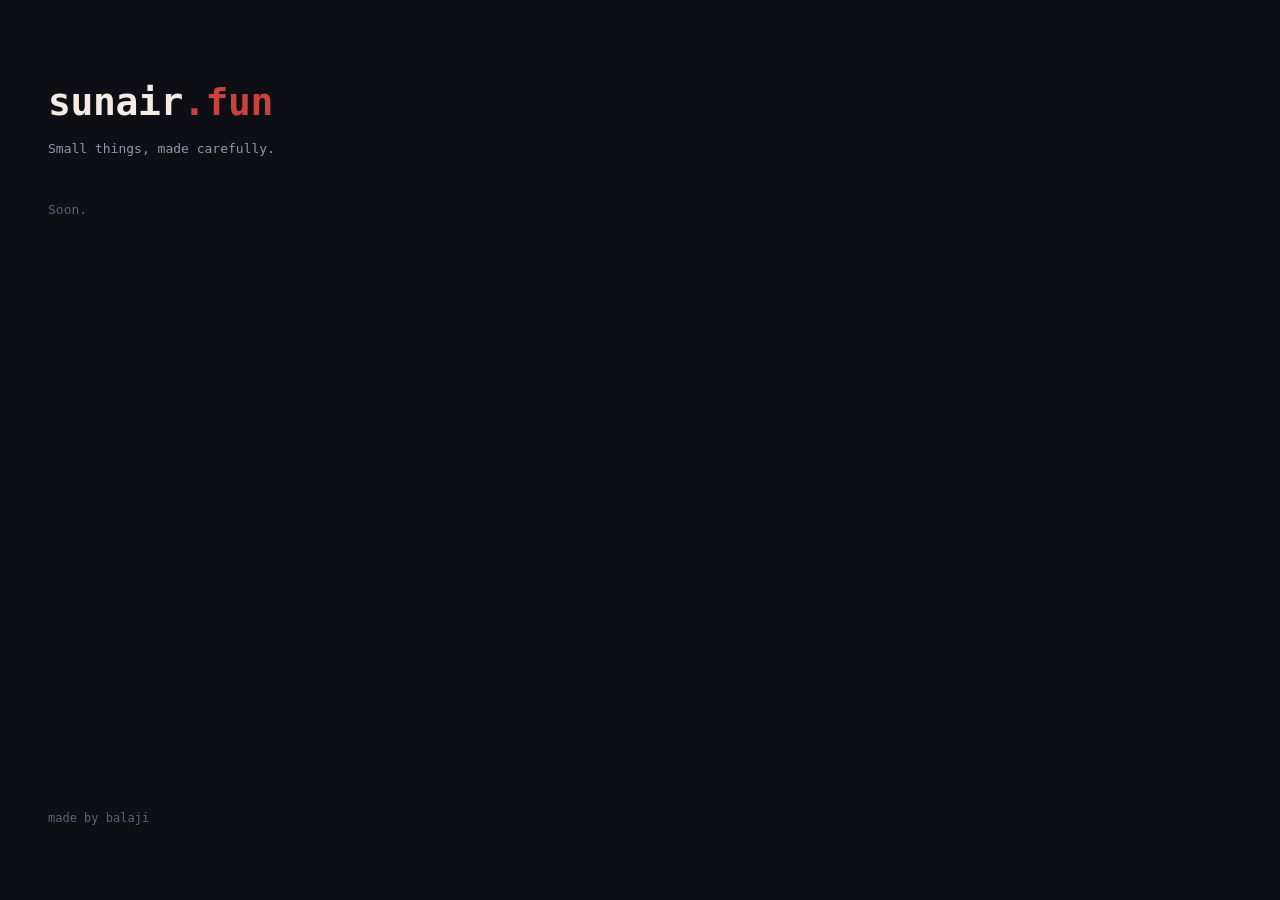
==== index.html @ ac269baa "sunair.fun — the portal. CluColor unlisted until the 21st." ====
<!doctype html>
<html lang="en">
<head>
<meta charset="utf-8">
<meta name="viewport" content="width=device-width, initial-scale=1, viewport-fit=cover">
<meta http-equiv="content-security-policy"
      content="default-src 'self'; img-src 'self' data:; object-src 'none'; base-uri 'none'; form-action 'none'">
<title>sunair.fun</title>
<meta name="description" content="Small things, made carefully.">
<link rel="icon" href="img/favicon.png">
<link rel="stylesheet" href="css/portal.css">
</head>
<body>

<header>
  <h1>sunair<span>.fun</span></h1>
  <p>Small things, made carefully.</p>
</header>

<main>
  <ul class="games">
    <!-- ===================================================================
         UNLISTED UNTIL 2026-07-21.

         The game IS live at /clucolor/ — this entry is the only thing that
         links to it. Deleting these two comment markers publishes it.

         It stays hidden because the portal is the one crawlable path to the
         game, and the game's own index.html carries `noindex, nofollow`.
         Together: it is not indexed, and it is not linked. It is reachable
         only by someone typing the exact URL.
         =================================================================== -->
    <!--
    <li>
      <a class="game" href="/clucolor/">
        <img class="game-art" src="img/clucolor.png" alt="CluColor" width="584" height="130">
        <span class="game-blurb">
          Two people wake in a world with no colour, and no memory of each other.
          Three clues bring it back.
        </span>
        <span class="game-go">play →</span>
      </a>
    </li>
    -->

    <!-- The next one goes here. -->
  </ul>

  <p class="soon">Soon.</p>
</main>

<footer>
  <p>made by balaji</p>
</footer>

</body>
</html>
---- css/portal.css ----
/* sunair.fun — the front door.
   Deliberately plain. It's a shelf, not a shop window: the games are the thing,
   and anything the shelf does to draw attention it takes from them. */

:root {
  color-scheme: dark;
  --ink: #f2ece4;
  --dim: #8f98ad;
  --line: #2c3240;
  --red: #c8433f;
}

* { box-sizing: border-box; }

body {
  margin: 0;
  min-height: 100dvh;
  display: grid;
  grid-template-rows: auto 1fr auto;
  gap: 40px;
  padding: clamp(28px, 6vw, 72px) clamp(20px, 5vw, 48px);
  background: #0d0f14;
  color: var(--ink);
  font: 16px/1.6 ui-monospace, SFMono-Regular, Menlo, monospace;
  -webkit-font-smoothing: antialiased;
}

header h1 {
  margin: 0;
  font-size: clamp(24px, 4vw, 38px);
  letter-spacing: -0.01em;
}

header h1 span { color: var(--red); }

header p {
  margin: 6px 0 0;
  color: var(--dim);
  font-size: 13px;
}

main { width: 100%; max-width: 780px; }

.games {
  margin: 0;
  padding: 0;
  list-style: none;
  display: grid;
  gap: 14px;
}

.game {
  display: grid;
  grid-template-columns: auto 1fr auto;
  gap: clamp(14px, 3vw, 28px);
  align-items: center;
  padding: 22px clamp(16px, 3vw, 26px);
  text-decoration: none;
  color: inherit;
  background: #141821;
  border: 1px solid var(--line);
  border-radius: 6px;
  transition: border-color 140ms ease, transform 140ms ease, background 140ms ease;
}

.game:hover,
.game:focus-visible {
  border-color: var(--red);
  background: #171c26;
  transform: translateY(-2px);
  outline: none;
}

/* Native 584x130. Only ever scaled DOWN — its edges are anti-aliased, so
   `pixelated` would show ragged alpha rather than clean blocks. */
.game-art {
  width: clamp(160px, 26vw, 280px);
  height: auto;
}

.game-blurb {
  color: var(--dim);
  font-size: 13px;
  line-height: 1.65;
}

.game-go {
  color: var(--dim);
  font-size: 12px;
  letter-spacing: 0.1em;
  white-space: nowrap;
}

.game:hover .game-go { color: var(--red); }

/* Three columns of anything is a mess at 380px wide. */
@media (max-width: 620px) {
  .game {
    grid-template-columns: 1fr;
    justify-items: start;
    gap: 12px;
  }
}

/* The empty state. Disappears BY ITSELF the moment a real game is uncommented,
   so publishing CluColor is deleting two comment markers and nothing else —
   no second edit to remember on the 21st, and no way to ship a live game with
   "Soon." still sitting under it. */
.soon {
  margin: 0;
  color: #5a637a;
  font-size: 13px;
}

.games:has(.game) ~ .soon { display: none; }

footer p {
  margin: 0;
  color: #5a637a;
  font-size: 12px;
}
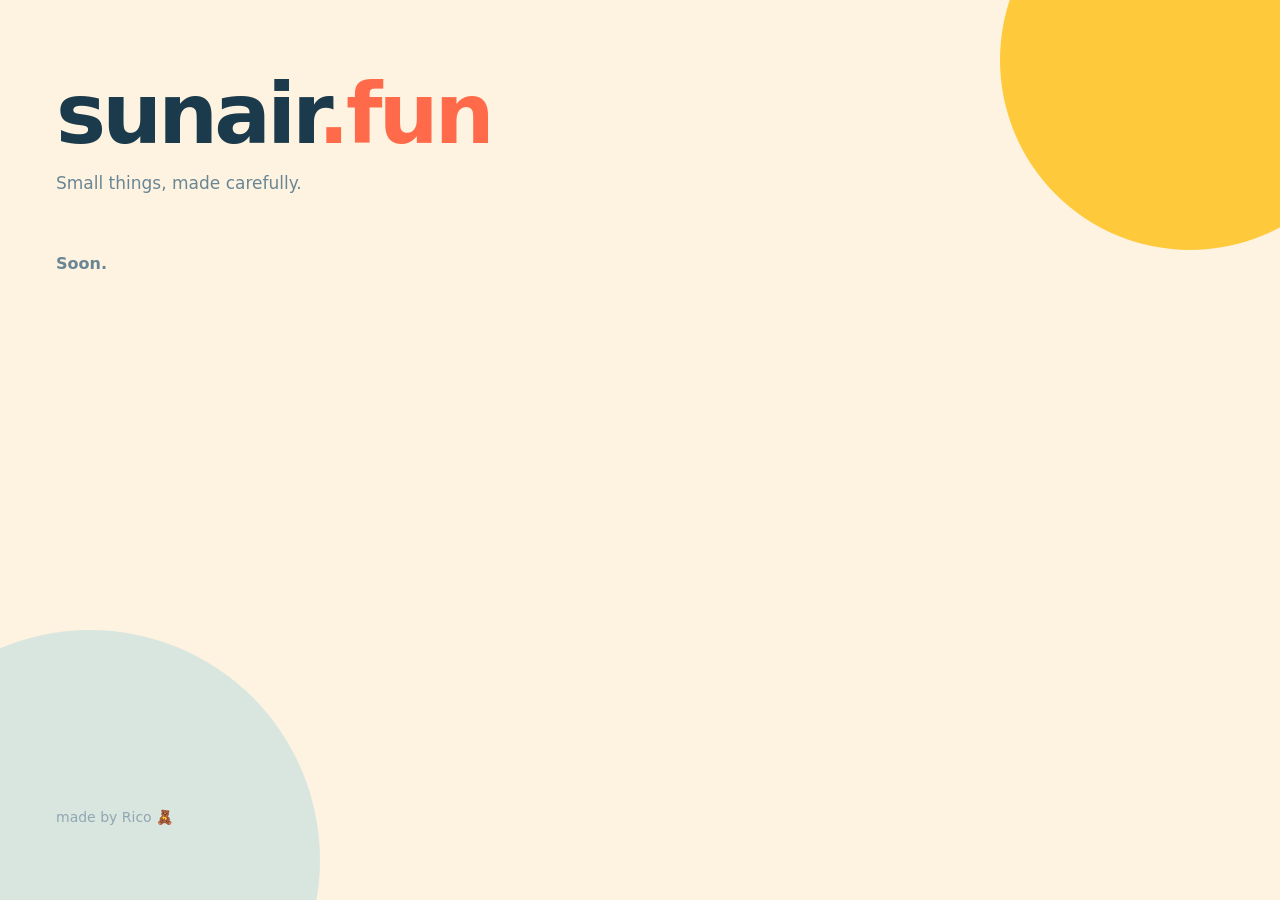
==== commit 492a1df6: "Portal: poster design — flat sand, sun and sea, sea-blue ink" ====
--- a/index.html
+++ b/index.html
@@ -50,7 +50,7 @@
 </main>
 
 <footer>
-  <p>made by balaji</p>
+  <p>made by Rico 🧸</p>
 </footer>
 
 </body>
--- a/css/portal.css
+++ b/css/portal.css
@@ -1,13 +1,15 @@
 /* sunair.fun — the front door.
-   Deliberately plain. It's a shelf, not a shop window: the games are the thing,
-   and anything the shelf does to draw attention it takes from them. */
+   A poster, not a shop window: flat colour, hard shapes, no gloss. The games are
+   the thing, and anything the shelf does to draw attention it takes from them. */
 
 :root {
-  color-scheme: dark;
-  --ink: #f2ece4;
-  --dim: #8f98ad;
-  --line: #2c3240;
-  --red: #c8433f;
+  --sand:  #fdf3e0;   /* the page */
+  --ink:   #1b3a4b;   /* deep sea-blue, not black — every border and letter
+                         carries a blue undertone without anything being "blue" */
+  --dim:   #6a8695;
+  --sun:   #ffc93c;
+  --sea:   #7fc7dd;
+  --coral: #ff6b4a;
 }
 
 * { box-sizing: border-box; }
@@ -17,105 +19,145 @@
   min-height: 100dvh;
   display: grid;
   grid-template-rows: auto 1fr auto;
-  gap: 40px;
-  padding: clamp(28px, 6vw, 72px) clamp(20px, 5vw, 48px);
-  background: #0d0f14;
+  gap: clamp(34px, 6vh, 68px);
+  padding: clamp(40px, 8vh, 88px) clamp(22px, 6vw, 56px);
+  background: var(--sand);
   color: var(--ink);
-  font: 16px/1.6 ui-monospace, SFMono-Regular, Menlo, monospace;
+  /* No web fonts — the CSP is `default-src 'self'`, which blocks them outright.
+     ui-rounded resolves to SF Rounded on Apple platforms and degrades to a
+     friendly system sans everywhere else. Zero network requests, soft feel. */
+  font: 17px/1.6 ui-rounded, "SF Pro Rounded", system-ui, -apple-system, "Segoe UI", sans-serif;
   -webkit-font-smoothing: antialiased;
+  overflow-x: hidden;
+  position: relative;
+}
+
+/* Two flat shapes, and that is the entire illustration. No blur, no glow: they
+   read as SHAPES rather than light sources, which is what makes it a poster
+   instead of a photograph. The sun is loud; the sea is quiet and just cools the
+   bottom-left so the page isn't warm in every corner. */
+body::before,
+body::after {
+  content: "";
+  position: fixed;
+  border-radius: 50%;
+  z-index: -1;
+}
+
+body::before {                    /* the sun */
+  top: -130px; right: -100px;
+  width: 380px; height: 380px;
+  background: var(--sun);
+}
+
+body::after {                     /* the sea */
+  bottom: -190px; left: -140px;
+  width: 460px; height: 460px;
+  background: var(--sea);
+  opacity: .28;
 }
 
 header h1 {
   margin: 0;
-  font-size: clamp(24px, 4vw, 38px);
-  letter-spacing: -0.01em;
+  font-size: clamp(44px, 9vw, 84px);
+  font-weight: 800;
+  letter-spacing: -0.045em;
+  line-height: 1;
 }
 
-header h1 span { color: var(--red); }
+header h1 span { color: var(--coral); }
 
 header p {
-  margin: 6px 0 0;
+  margin: 14px 0 0;
   color: var(--dim);
-  font-size: 13px;
+  font-size: 17px;
 }
 
-main { width: 100%; max-width: 780px; }
+main { width: 100%; max-width: 800px; }
 
 .games {
   margin: 0;
   padding: 0;
   list-style: none;
   display: grid;
-  gap: 14px;
+  gap: 20px;
 }
 
+/* The hard offset shadow IS the style. On hover the card presses INTO it — it
+   travels exactly as far as the shadow shrinks, so it reads as a physical button
+   being pushed rather than a rectangle sliding around. */
 .game {
   display: grid;
   grid-template-columns: auto 1fr auto;
-  gap: clamp(14px, 3vw, 28px);
+  gap: clamp(18px, 3.5vw, 34px);
   align-items: center;
-  padding: 22px clamp(16px, 3vw, 26px);
+  padding: 26px clamp(20px, 3vw, 30px);
   text-decoration: none;
   color: inherit;
-  background: #141821;
-  border: 1px solid var(--line);
-  border-radius: 6px;
-  transition: border-color 140ms ease, transform 140ms ease, background 140ms ease;
+  background: #fffdf8;
+  border: 2.5px solid var(--ink);
+  border-radius: 18px;
+  box-shadow: 6px 6px 0 var(--ink);
+  transition: transform .12s ease, box-shadow .12s ease;
 }
 
 .game:hover,
 .game:focus-visible {
-  border-color: var(--red);
-  background: #171c26;
-  transform: translateY(-2px);
+  transform: translate(6px, 6px);
+  box-shadow: 0 0 0 var(--ink);
   outline: none;
 }
 
 /* Native 584x130. Only ever scaled DOWN — its edges are anti-aliased, so
-   `pixelated` would show ragged alpha rather than clean blocks. */
+   `image-rendering: pixelated` would show ragged alpha rather than clean blocks. */
 .game-art {
-  width: clamp(160px, 26vw, 280px);
+  width: clamp(150px, 24vw, 250px);
   height: auto;
 }
 
 .game-blurb {
   color: var(--dim);
-  font-size: 13px;
-  line-height: 1.65;
+  font-size: 15px;
+  line-height: 1.6;
 }
 
 .game-go {
-  color: var(--dim);
-  font-size: 12px;
-  letter-spacing: 0.1em;
+  font-size: 14px;
+  font-weight: 800;
+  color: var(--coral);
   white-space: nowrap;
-}
-
-.game:hover .game-go { color: var(--red); }
-
-/* Three columns of anything is a mess at 380px wide. */
-@media (max-width: 620px) {
-  .game {
-    grid-template-columns: 1fr;
-    justify-items: start;
-    gap: 12px;
-  }
+  text-transform: uppercase;
+  letter-spacing: .06em;
 }
 
 /* The empty state. Disappears BY ITSELF the moment a real game is uncommented,
-   so publishing CluColor is deleting two comment markers and nothing else —
-   no second edit to remember on the 21st, and no way to ship a live game with
+   so publishing CluColor is deleting two comment markers and nothing else — no
+   second edit to remember on the 21st, and no way to ship a live game with
    "Soon." still sitting under it. */
 .soon {
   margin: 0;
-  color: #5a637a;
-  font-size: 13px;
+  color: var(--dim);
+  font-size: 16px;
+  font-weight: 600;
 }
 
 .games:has(.game) ~ .soon { display: none; }
 
 footer p {
   margin: 0;
-  color: #5a637a;
-  font-size: 12px;
+  color: #90a6b1;
+  font-size: 14px;
 }
+
+/* Three columns of anything is a mess at 380px wide. */
+@media (max-width: 640px) {
+  .game {
+    grid-template-columns: 1fr;
+    justify-items: start;
+    gap: 14px;
+  }
+}
+
+@media (prefers-reduced-motion: reduce) {
+  * { transition: none !important; }
+}
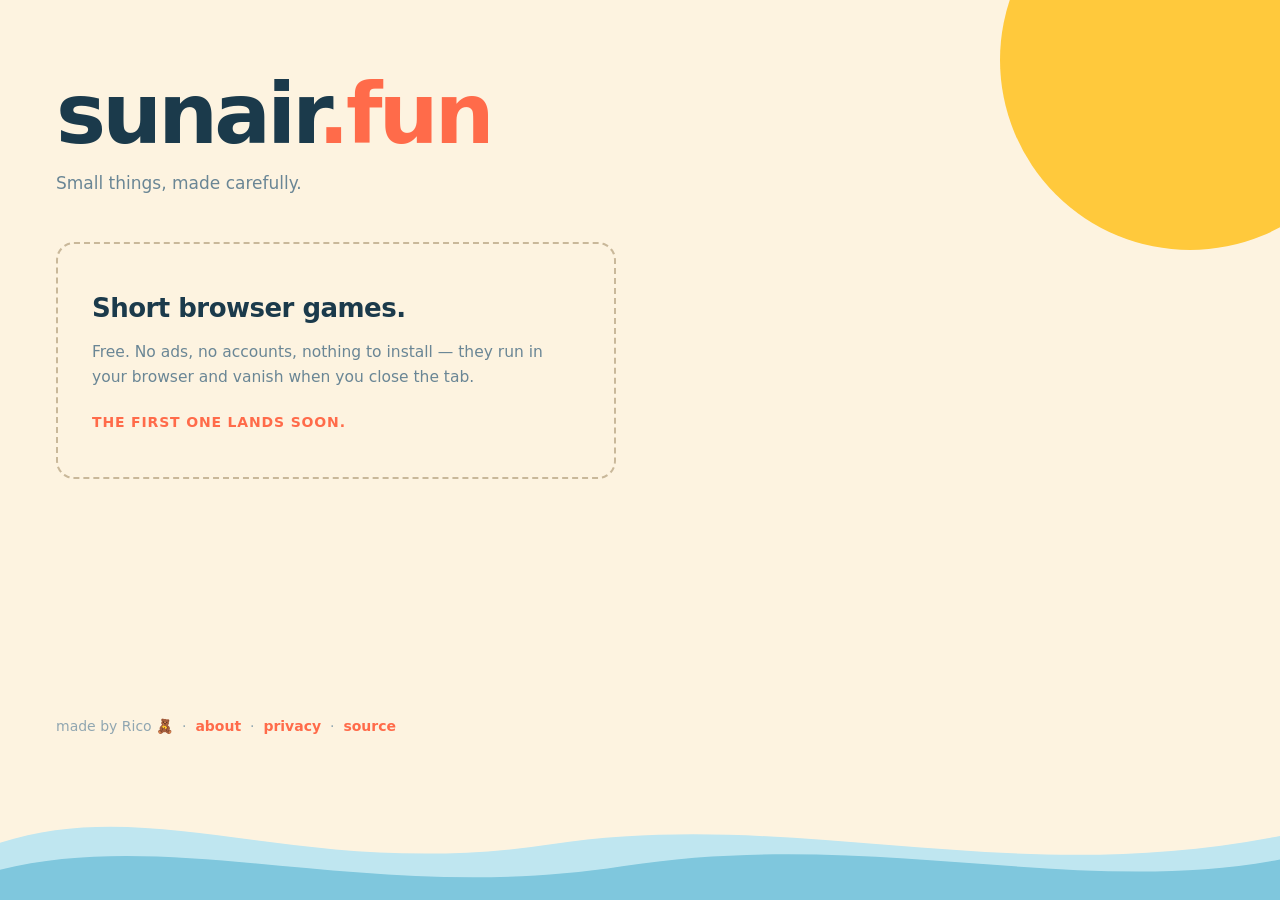
==== commit 51c779f9: "Portal: poster design, about, privacy, contact at hello@sunair.fun" ====
--- a/index.html
+++ b/index.html
@@ -6,7 +6,7 @@
 <meta http-equiv="content-security-policy"
       content="default-src 'self'; img-src 'self' data:; object-src 'none'; base-uri 'none'; form-action 'none'">
 <title>sunair.fun</title>
-<meta name="description" content="Small things, made carefully.">
+<meta name="description" content="Short browser games. Free, no ads, no accounts, nothing to install.">
 <link rel="icon" href="img/favicon.png">
 <link rel="stylesheet" href="css/portal.css">
 </head>
@@ -24,11 +24,6 @@
 
          The game IS live at /clucolor/ — this entry is the only thing that
          links to it. Deleting these two comment markers publishes it.
-
-         It stays hidden because the portal is the one crawlable path to the
-         game, and the game's own index.html carries `noindex, nofollow`.
-         Together: it is not indexed, and it is not linked. It is reachable
-         only by someone typing the exact URL.
          =================================================================== -->
     <!--
     <li>
@@ -46,11 +41,24 @@
     <!-- The next one goes here. -->
   </ul>
 
-  <p class="soon">Soon.</p>
+  <!-- The empty state IS the copy.
+       Two jobs, one element. It sits in the slot the first game will occupy,
+       drawn as an empty card, so the page looks composed rather than unfinished.
+       And it carries real prose — a page with no words on it is indistinguishable
+       from a parked domain to an automated classifier, which is how this site got
+       rated Malware while it said nothing but "Soon."
+       It hides itself the moment a game exists (see `body:has(.game)`), and from
+       then on the description lives only on /about.html. -->
+  <div class="empty">
+    <p class="empty-lead">Short browser games.</p>
+    <p class="empty-sub">Free. No ads, no accounts, nothing to install — they run in
+      your browser and vanish when you close the tab.</p>
+    <p class="empty-soon">The first one lands soon.</p>
+  </div>
 </main>
 
 <footer>
-  <p>made by Rico 🧸</p>
+  <p>made by Rico 🧸 &nbsp;·&nbsp; <a href="/about.html">about</a> &nbsp;·&nbsp; <a href="/privacy.html">privacy</a> &nbsp;·&nbsp; <a href="https://github.com/balajidnz">source</a></p>
 </footer>
 
 </body>
--- a/css/portal.css
+++ b/css/portal.css
@@ -8,8 +8,9 @@
                          carries a blue undertone without anything being "blue" */
   --dim:   #6a8695;
   --sun:   #ffc93c;
-  --sea:   #7fc7dd;
   --coral: #ff6b4a;
+
+  --wave-h: clamp(96px, 15vh, 160px);
 }
 
 * { box-sizing: border-box; }
@@ -17,10 +18,15 @@
 body {
   margin: 0;
   min-height: 100dvh;
-  display: grid;
-  grid-template-rows: auto 1fr auto;
-  gap: clamp(34px, 6vh, 68px);
-  padding: clamp(40px, 8vh, 88px) clamp(22px, 6vw, 56px);
+  /* Flex, not grid-template-rows. The pages have different numbers of children,
+     and a fixed row template silently assigns 1fr to whichever child happens to
+     land in slot two. */
+  display: flex;
+  flex-direction: column;
+  gap: clamp(28px, 5vh, 56px);
+  /* The extra bottom padding is the wave's height — otherwise, on a short page,
+     the footer lands in the water. */
+  padding: clamp(40px, 8vh, 88px) clamp(22px, 6vw, 56px) calc(var(--wave-h) + 28px);
   background: var(--sand);
   color: var(--ink);
   /* No web fonts — the CSP is `default-src 'self'`, which blocks them outright.
@@ -34,27 +40,40 @@
 
 /* Two flat shapes, and that is the entire illustration. No blur, no glow: they
    read as SHAPES rather than light sources, which is what makes it a poster
-   instead of a photograph. The sun is loud; the sea is quiet and just cools the
-   bottom-left so the page isn't warm in every corner. */
+   rather than a photograph. Sun above, sea below; the page sits between them.
+
+   ABSOLUTE, not fixed. Fixed pins them to the VIEWPORT, so on any page long
+   enough to scroll (/about, /privacy) the text slid underneath the water and the
+   sun hung in the middle of a paragraph. Absolute pins them to the PAGE: the sun
+   is at the top of the document and the sea is at the bottom of it, wherever that
+   falls. The layout is a poster, so its shapes belong to the poster, not to the
+   window you happen to be looking through. */
 body::before,
 body::after {
   content: "";
-  position: fixed;
-  border-radius: 50%;
+  position: absolute;
   z-index: -1;
 }
 
 body::before {                    /* the sun */
   top: -130px; right: -100px;
   width: 380px; height: 380px;
+  border-radius: 50%;
   background: var(--sun);
 }
 
-body::after {                     /* the sea */
-  bottom: -190px; left: -140px;
-  width: 460px; height: 460px;
-  background: var(--sea);
-  opacity: .28;
+/* The sea. An inline SVG data-URI rather than CSS shapes, because a wave built
+   out of border-radius is always visibly a stack of ellipses.
+   `preserveAspectRatio: none` + `background-size: 100% 100%` lets one 1440-wide
+   path stretch edge-to-edge at ANY viewport width — so it never tiles, never
+   repeats, and never leaves a gap on an ultrawide monitor.
+   Two paths, pale behind and deeper in front: the only depth cue in the design,
+   and it stays completely flat. */
+body::after {
+  left: 0; right: 0; bottom: 0;
+  height: var(--wave-h);
+  background: url("data:image/svg+xml,%3Csvg xmlns='http://www.w3.org/2000/svg' viewBox='0 0 1440 160' preserveAspectRatio='none'%3E%3Cpath d='M0,92 C180,32 340,138 620,94 C900,50 1130,148 1440,84 L1440,160 L0,160 Z' fill='%23bfe6f0'/%3E%3Cpath d='M0,124 C200,72 420,166 700,120 C980,74 1210,158 1440,112 L1440,160 L0,160 Z' fill='%237fc7dd'/%3E%3C/svg%3E") no-repeat;
+  background-size: 100% 100%;
 }
 
 header h1 {
@@ -130,18 +149,113 @@
   letter-spacing: .06em;
 }
 
-/* The empty state. Disappears BY ITSELF the moment a real game is uncommented,
-   so publishing CluColor is deleting two comment markers and nothing else — no
-   second edit to remember on the 21st, and no way to ship a live game with
-   "Soon." still sitting under it. */
-.soon {
-  margin: 0;
+/* ---- the empty state, which is also the copy --------------------------------
+
+   Drawn as an EMPTY CARD SLOT: the same size, radius and border-weight as a real
+   game card, but dashed and unfilled. It occupies the space the first game will
+   take, so the page reads as composed-and-waiting rather than broken-and-empty —
+   and it carries the prose that stops an automated classifier reading the domain
+   as parked.
+
+   It removes itself the instant a real game exists. From then on the description
+   lives only on /about.html.
+   --------------------------------------------------------------------------- */
+
+.empty {
+  padding: clamp(30px, 5vw, 44px) clamp(22px, 3.5vw, 34px);
+  border: 2.5px dashed #c9b89a;   /* sand, darkened — reads as a pencil outline */
+  border-radius: 18px;
+  max-width: 560px;
+}
+
+.empty-lead {
+  margin: 0;
+  font-size: clamp(21px, 3vw, 26px);
+  font-weight: 800;
+  letter-spacing: -0.02em;
+  color: var(--ink);
+}
+
+.empty-sub {
+  margin: 10px 0 0;
   color: var(--dim);
+  font-size: 15.5px;
+  line-height: 1.65;
+}
+
+.empty-soon {
+  margin: 20px 0 0;
+  font-size: 14px;
+  font-weight: 800;
+  letter-spacing: .06em;
+  text-transform: uppercase;
+  color: var(--coral);
+}
+
+/* The whole block is scaffolding. When there's a game, it goes. */
+body:has(.game) .empty { display: none; }
+
+/* ---- prose: /about and /privacy --------------------------------------------- */
+
+/* Tight on purpose. These pages exist to be READ ONCE and believed — a policy you
+   have to scroll through twice is a policy nobody finishes. */
+.prose {
+  max-width: 640px;
   font-size: 16px;
-  font-weight: 600;
-}
-
-.games:has(.game) ~ .soon { display: none; }
+  line-height: 1.6;
+}
+
+.prose p { margin: 0 0 12px; color: #46626f; }
+
+.prose h2 {
+  margin: 26px 0 8px;
+  font-size: 17px;
+  font-weight: 800;
+  letter-spacing: -0.02em;
+  color: var(--ink);
+}
+
+.prose b { color: var(--ink); }
+
+.prose code {
+  background: #fffdf8;
+  border: 1.5px solid var(--ink);
+  border-radius: 5px;
+  padding: 1px 6px;
+  font-size: 14px;
+}
+
+.prose .updated {
+  margin-top: 34px;
+  font-size: 14px;
+  color: #90a6b1;
+}
+
+/* One link style everywhere: coral, and underlined on hover. Links in body text
+   must not rely on colour alone to be findable. */
+.prose a,
+.empty a,
+footer a {
+  color: var(--coral);
+  font-weight: 700;
+  text-decoration: none;
+}
+
+.prose a:hover, .prose a:focus-visible,
+footer a:hover, footer a:focus-visible {
+  text-decoration: underline;
+  text-underline-offset: 3px;
+}
+
+/* The wordmark doubles as the home link on the sub-pages. */
+h1 a.home {
+  color: inherit;
+  text-decoration: none;
+}
+
+footer {
+  margin-top: auto;   /* pin to the bottom on short pages */
+}
 
 footer p {
   margin: 0;
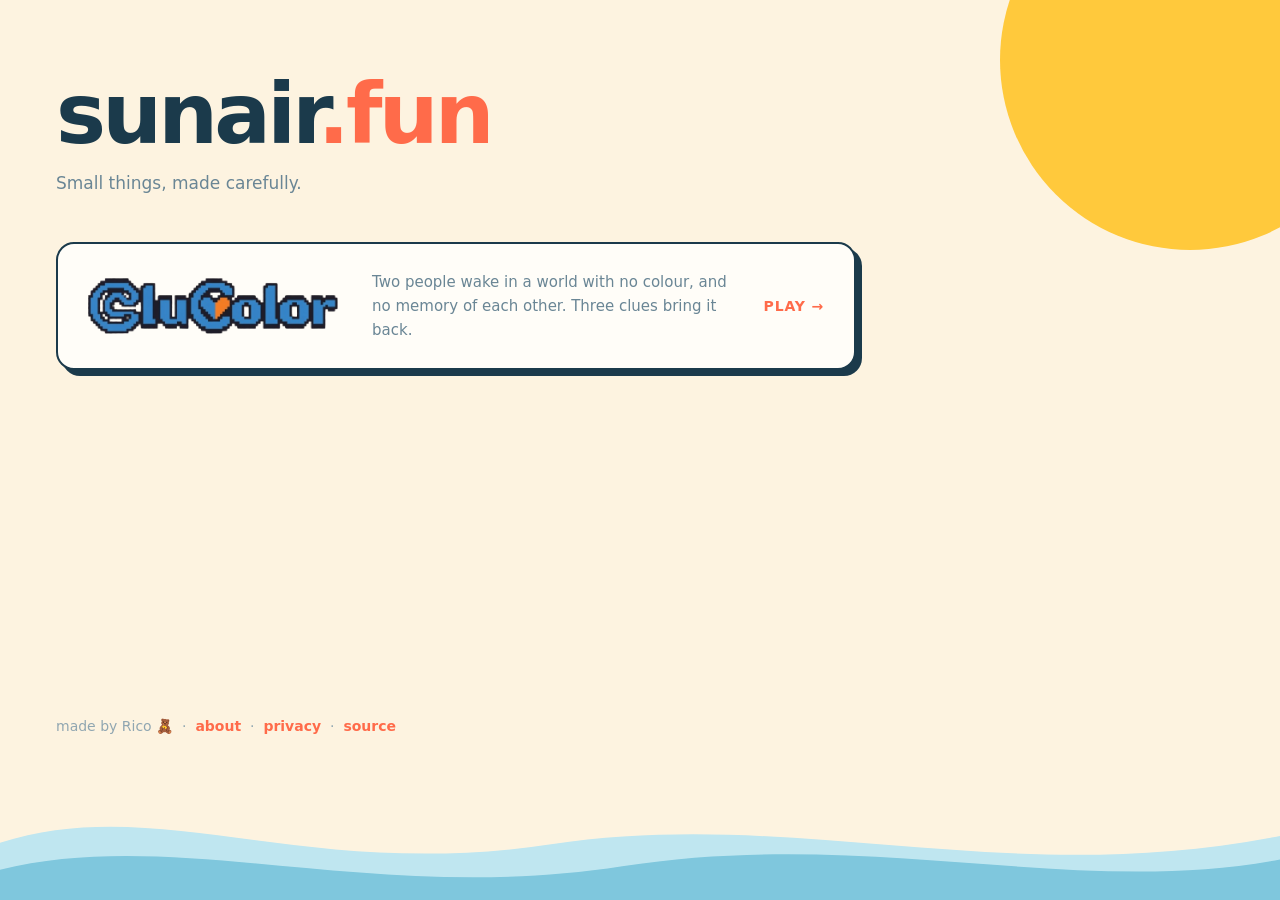
==== commit 116a673c: "Publish CluColor: add the game card to the portal" ====
--- a/index.html
+++ b/index.html
@@ -19,13 +19,7 @@
 
 <main>
   <ul class="games">
-    <!-- ===================================================================
-         UNLISTED UNTIL 2026-07-21.
-
-         The game IS live at /clucolor/ — this entry is the only thing that
-         links to it. Deleting these two comment markers publishes it.
-         =================================================================== -->
-    <!--
+    <!-- Games go here, one <li> each. -->
     <li>
       <a class="game" href="/clucolor/">
         <img class="game-art" src="img/clucolor.png" alt="CluColor" width="584" height="130">
@@ -36,9 +30,6 @@
         <span class="game-go">play →</span>
       </a>
     </li>
-    -->
-
-    <!-- The next one goes here. -->
   </ul>
 
   <!-- The empty state IS the copy.
@@ -58,7 +49,7 @@
 </main>
 
 <footer>
-  <p>made by Rico 🧸 &nbsp;·&nbsp; <a href="/about.html">about</a> &nbsp;·&nbsp; <a href="/privacy.html">privacy</a> &nbsp;·&nbsp; <a href="https://github.com/balajidnz">source</a></p>
+  <p>made by Rico 🧸 &nbsp;·&nbsp; <a href="/about.html">about</a> &nbsp;·&nbsp; <a href="/privacy.html">privacy</a> &nbsp;·&nbsp; <a href="https://github.com/balajidnz/balajidnz.github.io">source</a></p>
 </footer>
 
 </body>
